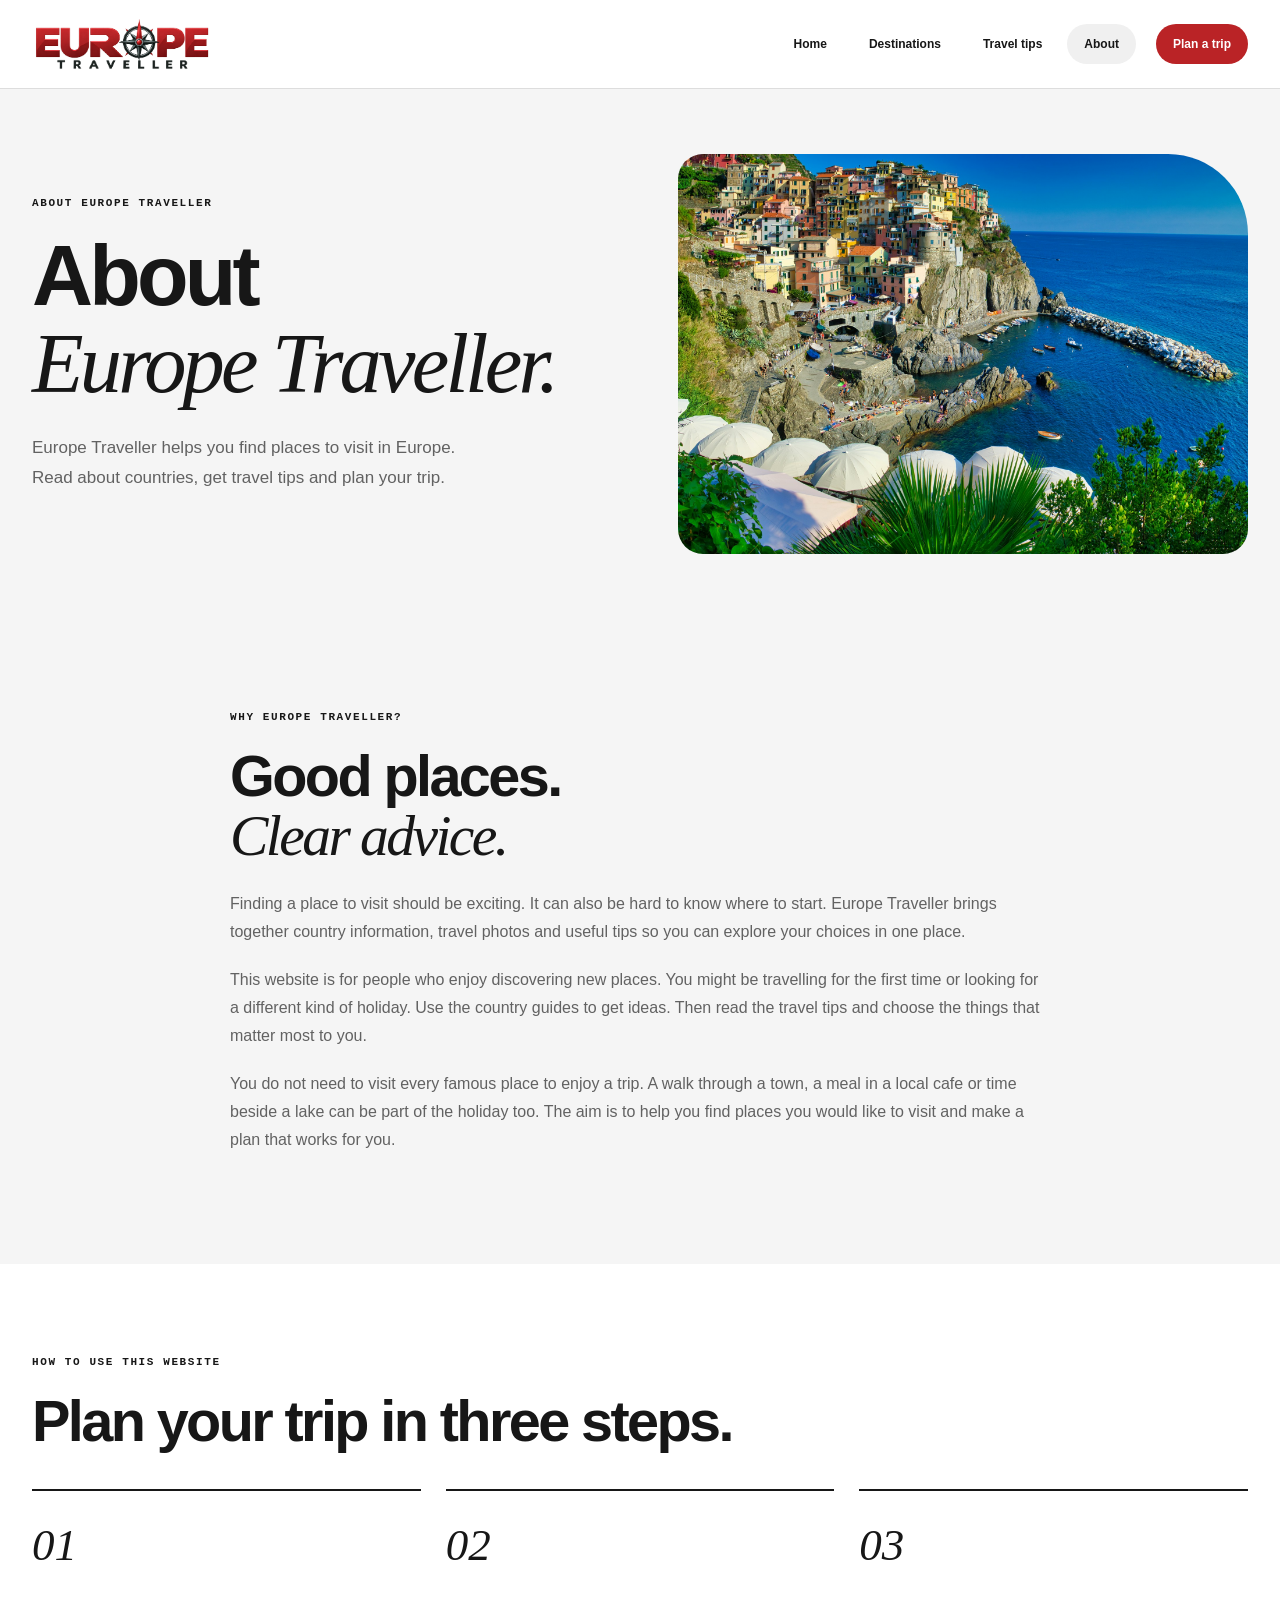
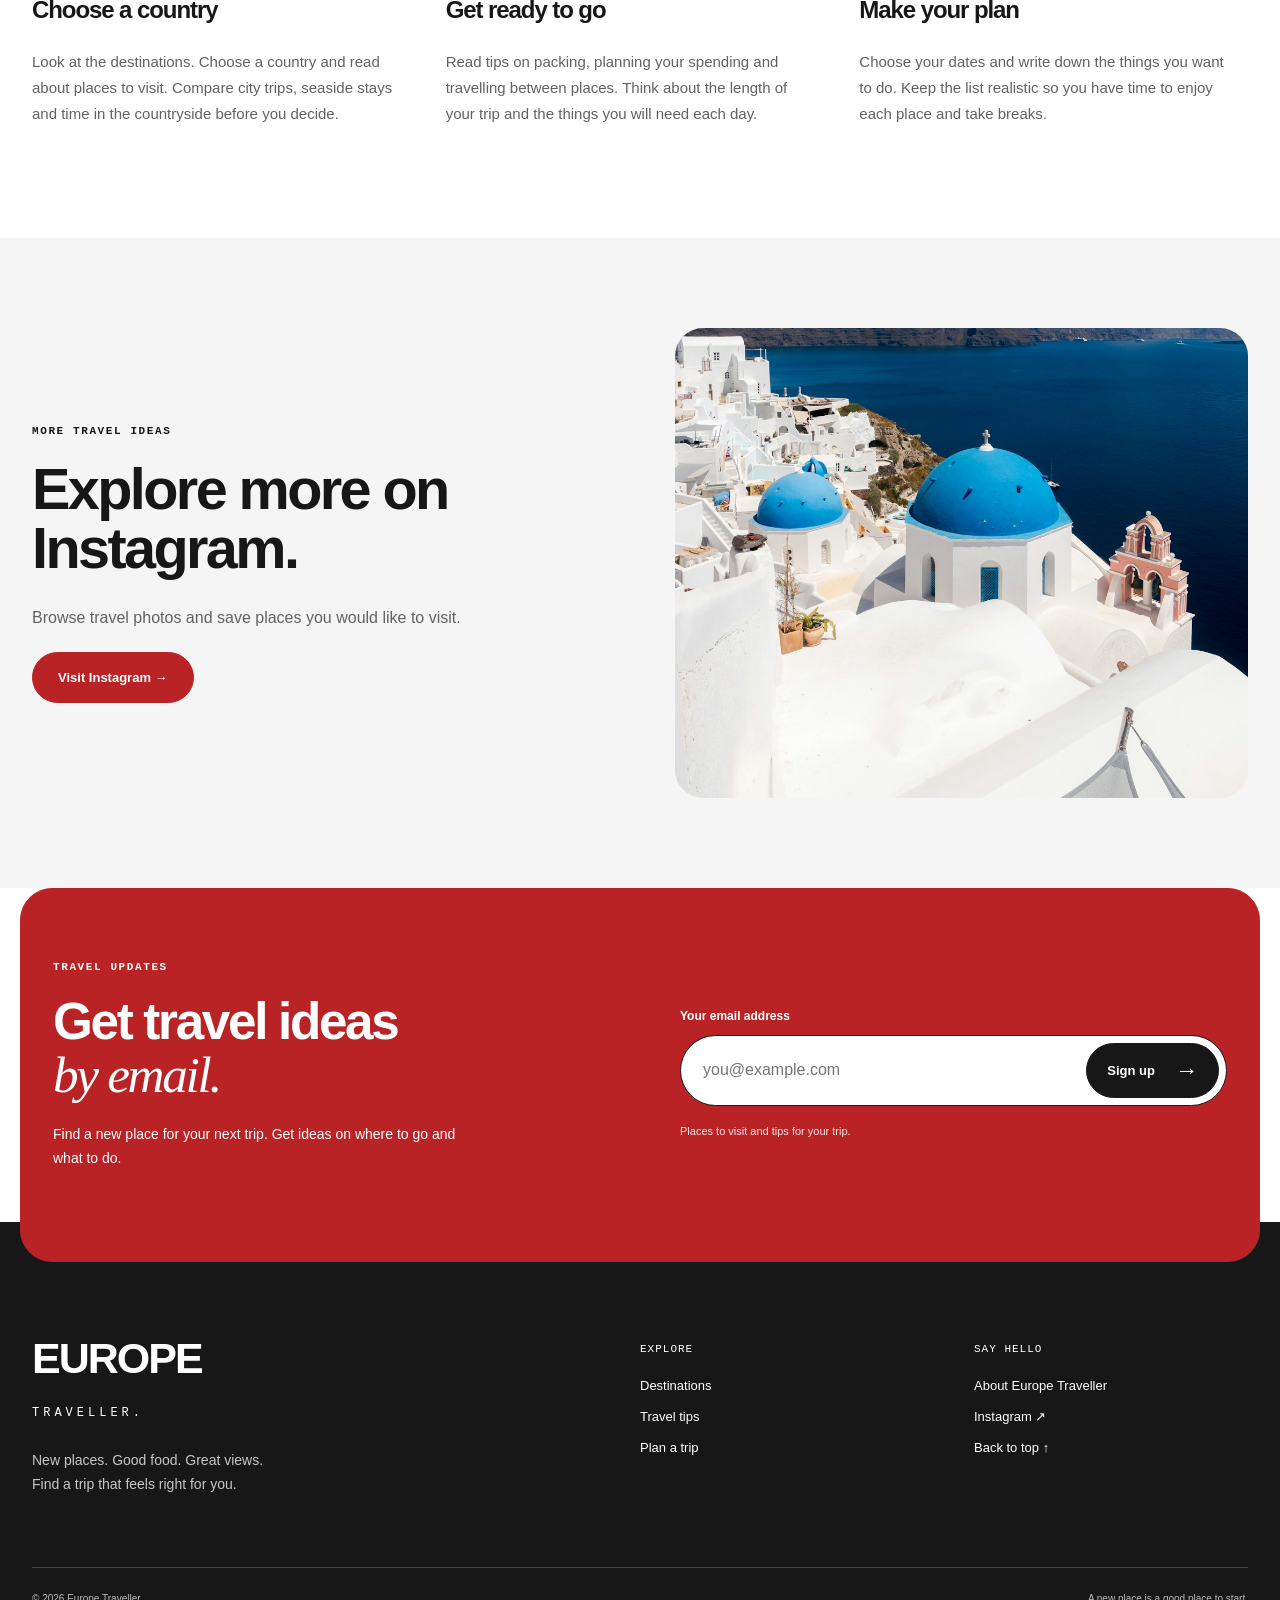
==== about.html @ cbe86f27 "Add files via upload" ====
<!DOCTYPE html>
<html lang="en-GB">
  <head>
    <meta charset="UTF-8">
    <meta name="viewport" content="width=device-width, initial-scale=1.0">
    <meta name="description" content="Learn about Europe Traveller and discover how to use the country guides and trip planner.">
    <title>About | Europe Traveller</title>
    <link rel="icon" href="images/europe-traveller-logo-matched.png" type="image/png">
    <link rel="stylesheet" href="css/style.css">
  </head>
  <body class="page-about">
    <a class="skip" href="#main">Skip to content</a>
    <!-- Site logo and navigation. -->
    <header class="header">
      <div class="container head-inner">
        <a class="logo" href="index.html" aria-label="Europe Traveller home"><img src="images/europe-traveller-logo-matched.png" alt="Europe Traveller" width="2103" height="748"></a>
        <input type="checkbox" id="menu" class="menu-toggle" aria-label="Show navigation menu" aria-controls="main-navigation">
        <label for="menu" class="menu-button">Menu <span aria-hidden="true">+</span></label>
        <nav class="nav" id="main-navigation" aria-label="Main navigation">
          <a href="index.html">Home</a>
          <a href="destinations.html">Destinations</a>
          <a href="styles.html">Travel tips</a>
          <a href="about.html" aria-current="page" class="active">About</a>
          <a href="enquiry.html">Plan a trip</a>
        </nav>
      </div>
    </header>
    <!-- The main content for this page. -->
    <main id="main">
      <section id="subscribed" class="subscribe-success container" role="status" tabindex="-1">
        <span class="eyebrow">EXPLORE MORE</span>
        <h2>Thank you.</h2>
        <p>See our destinations and travel tips to find ideas for your next trip.</p>
        <a class="button" href="index.html">Back to the homepage &rarr;</a>
      </section>
      <section class="page-hero">
        <div class="container page-hero-grid">
          <div>
            <span class="eyebrow">ABOUT EUROPE TRAVELLER</span>
            <h1>About<br><em>Europe Traveller.</em></h1>
            <p>Europe Traveller helps you find places to visit in Europe. Read about countries, get travel tips and plan your trip.</p>
          </div>
          <img src="images/photos/italy.jpg" alt="Colourful houses and a small harbour in Manarola, Cinque Terre" width="1960" height="1600" loading="lazy">
        </div>
      </section>
      <section class="section sand">
        <div class="container readable">
          <span class="eyebrow">WHY EUROPE TRAVELLER?</span>
          <h2>Good places.<br><em>Clear advice.</em></h2>
          <p>Finding a place to visit should be exciting. It can also be hard to know where to start. Europe Traveller brings together country information, travel photos and useful tips so you can explore your choices in one place.</p>
          <p>This website is for people who enjoy discovering new places. You might be travelling for the first time or looking for a different kind of holiday. Use the country guides to get ideas. Then read the travel tips and choose the things that matter most to you.</p>
          <p>You do not need to visit every famous place to enjoy a trip. A walk through a town, a meal in a local cafe or time beside a lake can be part of the holiday too. The aim is to help you find places you would like to visit and make a plan that works for you.</p>
        </div>
      </section>
      <section class="section container">
        <div class="section-heading">
          <div>
            <span class="eyebrow">HOW TO USE THIS WEBSITE</span>
            <h2>Plan your trip in three steps.</h2>
          </div>
        </div>
        <div class="three-grid step-grid">
          <div class="step-card">
            <span class="step">01</span>
            <h3>Choose a country</h3>
            <p>Look at the destinations. Choose a country and read about places to visit. Compare city trips, seaside stays and time in the countryside before you decide.</p>
          </div>
          <div class="step-card">
            <span class="step">02</span>
            <h3>Get ready to go</h3>
            <p>Read tips on packing, planning your spending and travelling between places. Think about the length of your trip and the things you will need each day.</p>
          </div>
          <div class="step-card">
            <span class="step">03</span>
            <h3>Make your plan</h3>
            <p>Choose your dates and write down the things you want to do. Keep the list realistic so you have time to enjoy each place and take breaks.</p>
          </div>
        </div>
      </section>
      <section class="section sand">
        <div class="container editorial-split">
          <div>
            <span class="eyebrow">MORE TRAVEL IDEAS</span>
            <h2>Explore more on Instagram.</h2>
            <p>Browse travel photos and save places you would like to visit.</p>
            <a class="button" href="https://www.instagram.com/" target="_blank" rel="noopener noreferrer">Visit Instagram &rarr;</a>
          </div>
          <img class="photo-bottom" src="images/photos/greece.jpg" alt="Blue church domes and white buildings above the sea in Santorini" width="1067" height="1600" loading="lazy">
        </div>
      </section>
    </main>
    <!-- Email -->
    <section class="newsletter" aria-labelledby="newsletter-title">
      <div class="container newsletter-grid">
        <div>
          <span class="eyebrow">TRAVEL UPDATES</span>
          <h2 id="newsletter-title">Get travel ideas<br><em>by email.</em></h2>
          <p>Find a new place for your next trip. Get ideas on where to go and what to do.</p>
        </div>
        <form action="about.html#subscribed" method="get">
          <label for="subscribe-email">Your email address</label>
          <div class="subscribe-row">
            <input id="subscribe-email" type="email" autocomplete="email" placeholder="you@example.com" required aria-describedby="subscribe-note">
            <button class="button" type="submit">Sign up <span aria-hidden="true">&rarr;</span></button>
          </div>
          <p id="subscribe-note" class="tip-small">Places to visit and tips for your trip.</p>
        </form>
      </div>
    </section>
    <!-- Footer links appear on every page. -->
    <footer class="footer">
      <div class="container foot-grid">
        <div class="footer-intro">
          <a class="footer-brand" href="index.html">EUROPE<br><span>TRAVELLER.</span></a>
          <p>New places. Good food. Great views.<br>Find a trip that feels right for you.</p>
        </div>
        <div>
          <strong>Explore</strong>
          <a href="destinations.html" class="footer-link">Destinations</a>
          <a href="styles.html" class="footer-link">Travel tips</a>
          <a href="enquiry.html" class="footer-link">Plan a trip</a>
        </div>
        <div>
          <strong>Say hello</strong>
          <a href="about.html" class="footer-link">About Europe Traveller</a>
          <a href="https://www.instagram.com/" target="_blank" rel="noopener noreferrer" class="footer-link">Instagram &nearr;</a>
          <a href="#main" class="footer-link">Back to top &uarr;</a>
        </div>
      </div>
      <div class="container footer-bottom">
        <span>&copy; 2026 Europe Traveller</span>
        <span>A new place is a good place to start.</span>
      </div>
    </footer>
  </body>
</html>
---- css/style.css ----
* { box-sizing: border-box; }
html { scroll-behavior: smooth; }
body { margin: 0; background: #fff; color: #171717; font: 16px Arial, Helvetica, sans-serif; }
a { color: inherit; text-decoration: none; }
img, video { display: block; max-width: 100%; }
button, input, select, textarea { font: inherit; }
button, summary { cursor: pointer; }
:focus-visible { outline: 3px solid #ba2326; outline-offset: 5px; }
h1, h2, h3, p, figure { margin-top: 0; }
h1, h2, h3 { letter-spacing: -.045em; }
h1, h2 { font-weight: 800; line-height: 1.03; }
h1 { font-size: clamp(56px, 6.6vw, 92px); margin-bottom: 26px; }
h2 { font-size: clamp(38px, 4.5vw, 64px); margin-bottom: 25px; }
h1 em, h2 em { font-family: Georgia, "Times New Roman", serif; font-weight: normal; }
h3 { font-size: 24px; line-height: 1.2; }
p, li { line-height: 1.75; }
p { margin-bottom: 20px; }
.container { width: calc(100% - 64px); max-width: 1240px; margin: auto; }
.section { padding: 90px 0; }
.sand { background: #f5f5f5; }
.ink { background: #171717; color: #fff; }
.eyebrow, .light-label { display: block; font: 700 11px/1.6 "Courier New", monospace; letter-spacing: 1.6px; margin-bottom: 20px; }
.light-label { color: white; }
.tip-small { color: #626262; font-size: 12px; margin-top: 16px; }
main[id], section[id], article[id] { scroll-margin-top: 110px; }
.skip { position: absolute; top: -100px; left: 15px; padding: 12px; background: #ba2326; color: white; z-index: 50; }
.skip:focus { top: 10px; }

/* Header */
.header { position: sticky; top: 0; z-index: 20; background: #fff; border-bottom: 1px solid #ddd; }
.head-inner { min-height: 88px; display: flex; align-items: center; justify-content: space-between; gap: 30px; }
.logo img { width: 180px; height: auto; }
.nav { display: flex; align-items: center; gap: 8px; }
.nav a { padding: 13px 17px; border-radius: 50px; font-size: 12px; font-weight: bold; white-space: nowrap; }
.nav a:hover, .nav a.active { background: #f0f0f0; }
.nav a:last-child { margin-left: 12px; background: #ba2326; color: white; }
.nav a:last-child:hover { background: #961c1e; }
.menu-toggle, .menu-button { display: none; }

/* Buttons */
.button { display: inline-flex; align-items: center; justify-content: center; gap: 28px; padding: 17px 25px; background: #ba2326; color: #fff; border: 1px solid #ba2326; border-radius: 50px; font-size: 13px; font-weight: bold; transition: transform .2s, background .2s; }
.button:hover { transform: translateY(-2px); background: #961c1e; }
.button span { font-size: 23px; line-height: 1; }
.button.dark { background: #171717; color: white; border-color: #171717; }
.quiet-link, .text-link { display: inline-block; font-size: 13px; font-weight: bold; border-bottom: 1px solid currentColor; padding: 5px 0; }
.quiet-link:hover, .text-link:hover { opacity: .65; }

/* Main photo collage Relative positioning keeps the photos inside this area. Absolute positioning places the smaller photo over the larger one. */
.hero-canvas { display: grid; grid-template-columns: minmax(0, .9fr) minmax(0, 1.1fr); align-items: center; gap: 60px; padding: 65px 0 75px; }
.hero-copy { padding: 20px 0; }
.hero-copy .eyebrow { display: flex; align-items: center; gap: 10px; }
.status-dot { width: 8px; height: 8px; background: #ba2326; border-radius: 50%; }
.hero-copy h1 { font-size: clamp(66px, 7.4vw, 106px); letter-spacing: -.07em; margin-bottom: 30px; }
.hero-copy h1 em { white-space: nowrap; position: relative; z-index: 0; color: #ba2326; }
.hero-copy h1 em:after { content: ""; position: absolute; left: 0; right: 0; height: 3px; background: #171717; bottom: -5px; z-index: -1; transform: rotate(-2deg); }
.hero-copy > p { max-width: 390px; color: #626262; font-size: 18px; }
.hero-actions { display: flex; align-items: center; flex-wrap: wrap; gap: 25px; margin: 30px 0 45px; }
.hero-note { display: flex; flex-wrap: wrap; justify-content: space-between; gap: 12px; border-top: 1px solid #ddd; padding-top: 20px; font: 10px/1.5 "Courier New", monospace; }
.hero-collage { position: relative; height: 570px; }
.main-postcard { position: absolute; width: 92%; height: 480px; top: 35px; right: 0; margin: 0; border: 10px solid white; border-radius: 8px; transform: rotate(4deg); box-shadow: 0 14px 30px #00000020; overflow: hidden; }
.main-postcard img { width: 100%; height: 100%; object-fit: cover; }
.main-postcard:after { content: ""; position: absolute; inset: 55% 0 0; background: linear-gradient(transparent, #000000b0); }
.main-postcard figcaption { position: absolute; bottom: 25px; left: 25px; z-index: 1; color: white; }
.main-postcard figcaption span { display: block; font: 11px "Courier New", monospace; letter-spacing: 2px; }
.main-postcard figcaption strong { display: block; margin-top: 10px; font: italic 38px Georgia, serif; }
.small-postcard { position: absolute; left: -35px; bottom: 8px; width: 215px; background: white; margin: 0; padding: 9px 9px 17px; transform: rotate(-9deg); box-shadow: 0 12px 25px #00000025; z-index: 2; }
.small-postcard img { width: 100%; height: 140px; object-fit: cover; }
.small-postcard figcaption { padding: 12px 5px 0; font: italic 15px Georgia, serif; }
.round-stamp { position: absolute; top: 0; left: 3%; width: 94px; height: 94px; border-radius: 50%; background: #ba2326; color: white; display: flex; align-items: center; justify-content: center; text-align: center; font-weight: 900; font-size: 25px; line-height: .95; transform: rotate(-12deg); z-index: 3; }
.photo-note { position: absolute; bottom: 2px; right: 2%; font: 10px "Courier New", monospace; }

/* Section headings and home cards */
.section-heading { display: flex; align-items: end; justify-content: space-between; gap: 50px; margin-bottom: 38px; }
.section-heading h2 { margin: 0; }
.section-heading p { max-width: 530px; color: #626262; margin: 20px 0 0; }
.section-heading > p { max-width: 390px; }
.section-heading > a { white-space: nowrap; }
.three-grid { display: grid; grid-template-columns: repeat(3, minmax(0, 1fr)); gap: 25px; }
.story-card { display: block; border: 1px solid #ddd; border-radius: 24px; overflow: hidden; background: white; transition: transform .25s, box-shadow .25s; }
.story-card:hover { transform: translateY(-6px); box-shadow: 0 16px 30px #00000015; }
.story-card > img { width: 100%; height: 260px; object-fit: cover; }
.story-text { padding: 27px; }
.story-text .eyebrow { font-size: 10px; margin-bottom: 12px; }
.story-text h3 { font-size: 32px; margin-bottom: 14px; }
.story-text > p { font-size: 14px; color: #626262; }
.popularity { display: flex; flex-wrap: wrap; align-items: center; gap: 9px; margin: 20px 0; }
.popularity-label { color: #626262; font: 10px "Courier New", monospace; text-transform: uppercase; }
.popularity-score { font-size: 12px; font-weight: bold; }
.stars { display: inline-block; font-size: 18px; line-height: 1.3; letter-spacing: 1px; color: transparent; -webkit-background-clip: text; background-clip: text; }

/* Fixed star ratings. 4.8 out of 5 fills 96% of the stars. */
.rating-45 { background-image: linear-gradient(to right, #ba2326 90%, #d8d8d8 90%); }
.rating-46 { background-image: linear-gradient(to right, #ba2326 92%, #d8d8d8 92%); }
.rating-47 { background-image: linear-gradient(to right, #ba2326 94%, #d8d8d8 94%); }
.rating-48 { background-image: linear-gradient(to right, #ba2326 96%, #d8d8d8 96%); }
.rating-49 { background-image: linear-gradient(to right, #ba2326 98%, #d8d8d8 98%); }
.editorial-split { display: grid; grid-template-columns: 1fr 1fr; gap: 70px; align-items: center; }
.editorial-split > img { width: 100%; height: 470px; object-fit: cover; border-radius: 28px; }
.editorial-split p { color: #626262; }
.feature-story { padding: 25px 0; }
.feature-story .editorial-split { gap: 0; background: #171717; color: #fff; border-radius: 32px; overflow: hidden; }
.feature-story .editorial-split > img { height: 100%; min-height: 560px; border-radius: 0; }
.feature-copy { padding: 55px; }
.feature-story .button.dark { background: #ba2326; border-color: #ba2326; }
.feature-story p { color: #ccc; }
.journal-card { display: block; background: white; border: 1px solid #ddd; border-top: 6px solid #ba2326; border-radius: 20px; padding: 30px; }
.dark-top { border-top-color: #171717; }
.grey-top { border-top-color: #bdbdbd; }
.journal-grid h3 { font-size: 28px; }
.journal-grid p { color: #626262; font-size: 14px; }
.journal-link:hover { background: #f6f6f6; }

/* Inner page banners */
.page-hero { padding: 65px 0; background: #f5f5f5; }
.page-hero-grid { display: grid; grid-template-columns: 1fr 1fr; gap: 75px; align-items: center; }
.page-hero p { max-width: 460px; font-size: 17px; color: #626262; }
.page-hero-grid > img, .hero-picture { width: 100%; height: 400px; object-fit: cover; border-radius: 80px 25px 25px 25px; }
.hero-picture { position: relative; margin: 0; overflow: hidden; }
.hero-picture img { width: 100%; height: 100%; object-fit: cover; }
.hero-picture figcaption { position: absolute; bottom: 20px; left: 20px; background: #fff; border-radius: 50px; padding: 12px 18px; font: 10px "Courier New", monospace; letter-spacing: 1px; }
.page-about .page-hero-grid > img { border-radius: 25px 80px 25px 25px; }
.page-plan .page-hero-grid > img { border-radius: 25px 25px 80px 25px; }

/* Destination filters A checked radio button changes its label and hides cards from other groups. The ~ symbol means a later element with the same parent. */
.directory { position: relative; display: flex; flex-wrap: wrap; gap: 10px; }
.filter-radio { position: absolute; opacity: 0; width: 1px; height: 1px; padding: 0; }
.filter-label { display: inline-block; border: 1px solid #ccc; border-radius: 50px; padding: 13px 22px; cursor: pointer; font-size: 12px; font-weight: bold; }
.filter-label:hover { background: #eee; }
.filter-radio:checked + .filter-label { background: #ba2326; color: white; border-color: #ba2326; }
.filter-radio:focus-visible + .filter-label { outline: 3px solid #ba2326; outline-offset: 3px; }
#show-city:checked ~ .destination-grid .country-card:not(.city), #show-sea:checked ~ .destination-grid .country-card:not(.sea), #show-nature:checked ~ .destination-grid .country-card:not(.nature) { display: none; }
.destination-grid { width: 100%; margin-top: 25px; display: grid; grid-template-columns: repeat(3, minmax(0, 1fr)); align-items: start; gap: 28px; }
.country-card { background: white; border: 1px solid #ddd; border-radius: 24px; overflow: hidden; }
.country-photo { position: relative; }
.country-photo img { width: 100%; height: 245px; object-fit: cover; }
.country-number { position: absolute; top: 16px; left: 16px; display: flex; align-items: center; justify-content: center; border-radius: 50%; width: 36px; height: 36px; background: #ba2326; color: white; font: 12px "Courier New", monospace; }
.country-location { position: absolute; left: 16px; bottom: 16px; max-width: calc(100% - 32px); padding: 9px 13px; background: #ffffffeb; border-radius: 50px; font-size: 10px; }
.country-content { padding: 25px; }
.country-name { font-size: 30px; margin: 0 0 13px; }
.country-content > p { color: #626262; font-size: 14px; min-height: 48px; }
.country-guide { border-top: 1px solid #ddd; margin-top: 20px; }
.country-guide summary { display: flex; align-items: center; justify-content: space-between; gap: 15px; list-style: none; padding: 18px 0 0; font-size: 12px; font-weight: bold; }
.country-guide summary::-webkit-details-marker { display: none; }
.country-guide summary span { font-size: 24px; font-weight: normal; }
.country-guide[open] summary span { transform: rotate(45deg); }
.country-guide > div { margin-top: 20px; }
.country-guide p, .country-guide li { color: #626262; font-size: 14px; }
.country-guide ul { padding-left: 20px; }

/* Tips, checklist and questions */
.travel-strip { background: white; border-bottom: 1px solid #ddd; }
.travel-strip .container { display: flex; align-items: center; flex-wrap: wrap; gap: 28px; padding: 22px 0; }
.travel-strip strong { font-size: 13px; margin-right: auto; }
.travel-strip a { font-size: 12px; font-weight: bold; }
.travel-strip a:hover { text-decoration: underline; }
.tips-list { padding-left: 20px; }
.tips-list li { margin-bottom: 14px; }
.packing-panel { background: #171717; color: white; border: 1px solid #171717; border-radius: 24px; padding: 35px; }
.packing-panel h3 { font-size: 30px; }
.packing-panel p { font-size: 14px; color: #ccc; }
.packing-panel label { display: flex; align-items: center; gap: 13px; padding: 17px 0; border-top: 1px solid #444; font-size: 13px; line-height: 1.5; cursor: pointer; }
.packing-panel input { width: 19px; height: 19px; padding: 0; margin: 0; accent-color: #ba2326; flex-shrink: 0; }
.packing-panel input:checked + span { text-decoration: line-through; color: #bdbdbd; }
.step { display: block; font: italic 45px Georgia, serif; margin-bottom: 25px; }
.step-card { border-top: 2px solid #171717; padding: 28px 15px 0 0; }
.step-grid p { color: #626262; font-size: 15px; }
.readable { max-width: 820px; }
.readable p { color: #626262; }
.travel-faq { padding: 24px; margin: 12px 0; background: white; border: 1px solid #ddd; border-radius: 16px; }
.travel-faq[open] { background: #fafafa; }
.travel-faq summary { font-size: 16px; font-weight: bold; }
.travel-faq p { margin: 20px 0 0; font-size: 15px; }
.travel-faq .text-link { margin-top: 15px; }
.video-grid { display: grid; grid-template-columns: .8fr 1.2fr; align-items: center; gap: 70px; }
.video-grid p { color: #ccc; }
.video-grid video { width: 100%; border-radius: 24px; background: black; }

/* Travel planning form */
.plan-grid { display: grid; grid-template-columns: 1.35fr .7fr; align-items: start; gap: 35px; }
.form-panel { border: 1px solid #ccc; background: white; border-radius: 28px; padding: 40px; }
.form-panel h2 { font-size: 38px; }
.form-panel > p { color: #626262; font-size: 15px; }
.form-panel label, .newsletter label { display: block; font-size: 12px; font-weight: bold; margin-bottom: 20px; }
input, select, textarea { max-width: 100%; padding: 15px; background: white; border: 1px solid #bcbcbc; border-radius: 10px; color: #171717; font-size: 16px; }
.form-panel input, .form-panel select, .form-panel textarea { display: block; width: 100%; margin-top: 10px; font-weight: normal; }
textarea { resize: vertical; }
.form-row { display: grid; grid-template-columns: 1fr 1fr; gap: 18px; }
.plan-aside { position: sticky; top: 115px; background: #171717; color: white; border-radius: 25px; overflow: hidden; }
.plan-aside img { width: 100%; height: 245px; object-fit: cover; }
.plan-aside > div { padding: 30px; }
.plan-aside p, .plan-aside li { color: #ccc; font-size: 14px; }
.plan-aside ol { padding-left: 20px; }
.plan-aside li { margin-bottom: 15px; }
.trip-interests { border: 0; padding: 0; margin: 25px 0; display: grid; grid-template-columns: 1fr 1fr; gap: 15px; }
.trip-interests legend { font-size: 12px; font-weight: bold; margin-bottom: 18px; }
.form-panel .trip-interests label { margin: 0; display: flex; align-items: center; gap: 9px; font-weight: normal; }
.form-panel .trip-interests input { width: 18px; height: 18px; margin: 0; padding: 0; flex-shrink: 0; accent-color: #ba2326; }

/* Newsletter and footer */
.newsletter { position: relative; z-index: 1; margin: 0 20px; padding: 70px 0; background: #ba2326; color: white; border: 1px solid #ba2326; border-radius: 32px; }
.newsletter-grid { display: grid; grid-template-columns: 1fr 1fr; align-items: center; gap: 80px; }
.newsletter h2 { font-size: clamp(36px, 4vw, 56px); margin-bottom: 20px; }
.newsletter p { max-width: 410px; font-size: 14px; }
.newsletter label { margin-bottom: 12px; }
.subscribe-row { display: flex; align-items: center; padding: 7px; gap: 10px; background: white; border: 1px solid #171717; border-radius: 50px; }
.subscribe-row input { min-width: 0; flex: 1; border: 0; background: transparent; padding: 12px 15px; }
.subscribe-row .button { background: #171717; border-color: #171717; flex-shrink: 0; padding: 15px 20px; gap: 20px; }
.newsletter .tip-small { font-size: 11px; color: #ffe5e5; margin-bottom: 0; }
.subscribe-success { display: none; margin-top: 30px; margin-bottom: 30px; padding: 35px; border-radius: 24px; background: #f5f5f5; }
.subscribe-success:target { display: block; }
.subscribe-success h2 { font-size: 34px; }
.footer { background: #171717; color: #fff; margin-top: -40px; padding: 115px 0 0; }
.foot-grid { display: grid; grid-template-columns: 2fr 1fr 1fr; gap: 60px; }
.footer-brand { display: inline-block; font-size: 43px; font-weight: 900; letter-spacing: -2px; line-height: 1; margin-bottom: 25px; }
.footer-brand span { color: white; font: 12px "Courier New", monospace; letter-spacing: 4px; }
.foot-grid p { color: #c7c7c7; font-size: 14px; }
.foot-grid strong { display: block; font: 11px "Courier New", monospace; text-transform: uppercase; letter-spacing: 1px; margin: 6px 0 23px; color: white; }
.footer-link { display: block; margin: 16px 0; font-size: 13px; }
.foot-grid a:hover { text-decoration: underline; }
.footer-bottom { display: flex; justify-content: space-between; gap: 20px; border-top: 1px solid #444; padding: 25px 0; margin-top: 50px; color: #bbb; font-size: 10px; }

/* Tablets and phones Each media query changes only the values needed at that screen width. */

@media (max-width: 1050px) {
  .hero-canvas { gap: 30px; }
  .hero-collage { height: 510px; }
  .main-postcard { height: 430px; }
  .small-postcard { left: -5px; width: 185px; }
  .small-postcard img { height: 120px; }
  .destination-grid { grid-template-columns: repeat(2, minmax(0, 1fr)); }
  .nav a { padding: 12px; }
  .nav a:last-child { margin-left: 0; }
  .page-hero-grid, .editorial-split { gap: 40px; }
  .feature-copy { padding: 35px; }
  .newsletter-grid { gap: 40px; }
}

@media (max-width: 880px) {
  .head-inner { min-height: 78px; flex-wrap: wrap; gap: 0; }
  .logo img { width: 155px; }
  .menu-toggle { display: block; position: absolute; opacity: 0; width: 1px; height: 1px; padding: 0; }
  .menu-button { display: flex; align-items: center; gap: 18px; background: #ba2326; color: white; border-radius: 50px; padding: 12px 18px; font-size: 12px; font-weight: bold; cursor: pointer; }
  .menu-button span { color: white; font-size: 20px; line-height: 1; }
  .menu-toggle:checked + .menu-button span { transform: rotate(45deg); }
  .menu-toggle:focus-visible + .menu-button { outline: 3px solid #ba2326; outline-offset: 4px; }
  .nav { display: none; width: 100%; flex-direction: column; align-items: stretch; gap: 5px; padding: 15px 0 20px; }
  .menu-toggle:checked ~ .nav { display: flex; }
  .nav a { padding: 14px 18px; }
  .hero-copy h1 { font-size: 72px; }
  .hero-canvas { gap: 25px; }
  .hero-collage { height: 470px; }
  .main-postcard { height: 380px; }
  .hero-actions { gap: 18px; }
  .hero-actions .button { gap: 15px; }
  .hero-note { display: block; }
  .hero-note span { display: block; margin-top: 8px; }
  .three-grid { gap: 18px; }
  .story-text, .journal-card { padding: 22px; }
  .story-card > img { height: 210px; }
  .newsletter-grid, .video-grid, .plan-grid { grid-template-columns: 1fr; gap: 35px; }
  .newsletter form { max-width: 600px; }
  .plan-aside { position: static; }
}

@media (max-width: 650px) {
  .container { width: calc(100% - 36px); }
  .section { padding: 60px 0; }
  h1 { font-size: 58px; }
  h2 { font-size: 42px; }
  .hero-canvas { grid-template-columns: 1fr; padding: 30px 0 40px; gap: 12px; }
  .hero-copy { padding: 8px 0; }
  .hero-copy h1 { font-size: clamp(56px, 13.9vw, 82px); }
  .hero-copy > p { font-size: 16px; max-width: 100%; }
  .hero-copy .eyebrow { font-size: 10px; }
  .hero-actions { margin: 25px 0; }
  .hero-note { display: flex; padding-top: 15px; font-size: 9px; }
  .hero-note span { margin: 0; }
  .hero-collage { height: 390px; margin-top: 15px; }
  .main-postcard { width: 90%; height: 310px; top: 18px; border-width: 7px; }
  .small-postcard { width: 153px; bottom: 18px; left: 3px; padding: 7px 7px 12px; }
  .small-postcard img { height: 98px; }
  .small-postcard figcaption { font-size: 12px; }
  .round-stamp { width: 72px; height: 72px; font-size: 20px; left: 1%; }
  .main-postcard figcaption { left: 18px; bottom: 20px; }
  .main-postcard figcaption strong { font-size: 30px; }
  .photo-note { font-size: 9px; right: 0; bottom: 0; }
  .three-grid, .destination-grid, .editorial-split, .page-hero-grid, .foot-grid { grid-template-columns: 1fr; gap: 25px; }
  .section-heading { flex-direction: column; align-items: start; gap: 20px; margin-bottom: 28px; }
  .section-heading p { max-width: 100%; }
  .section-heading > p { margin: 0; }
  .story-card > img { height: 260px; }
  .story-text { padding: 25px; }
  .story-text h3 { font-size: 30px; }
  .feature-story { padding: 0; }
  .feature-story .editorial-split { gap: 0; border-radius: 25px; }
  .feature-story .editorial-split > img { height: 290px; min-height: 0; }
  .feature-copy { padding: 32px 25px; }
  .journal-card { padding: 28px; }
  .journal-grid h3 { font-size: 27px; }
  .page-hero { padding: 38px 0; }
  .page-hero-grid { gap: 30px; }
  .page-hero p { font-size: 16px; }
  .page-hero-grid > img, .hero-picture { height: 280px; border-radius: 50px 20px 20px 20px; }
  .page-about .page-hero-grid > img, .page-plan .page-hero-grid > img { border-radius: 20px; }
  .directory { gap: 8px; }
  .destination-grid { margin-top: 17px; }
  .filter-label { padding: 12px 16px; font-size: 11px; }
  .country-photo img { height: auto; aspect-ratio: 4/3; }
  .country-content > p { min-height: 0; }
  .country-name { font-size: 31px; }
  .editorial-split > img { height: 300px; border-radius: 20px; }
  .packing-panel { padding: 28px 23px; }
  .packing-panel h3 { font-size: 27px; }
  .travel-strip .container { gap: 18px 23px; padding: 20px 0; }
  .travel-strip strong { width: 100%; }
  .travel-strip a { font-size: 11px; }
  .travel-faq { padding: 20px; }
  .travel-faq summary { font-size: 15px; }
  .video-grid video { border-radius: 18px; }
  .form-panel { padding: 28px 22px; border-radius: 22px; }
  .form-panel h2 { font-size: 32px; }
  .form-row, .trip-interests { grid-template-columns: 1fr; gap: 0; }
  .trip-interests { gap: 15px; }
  .plan-aside > div { padding: 25px; }
  .newsletter { margin: 0 12px; padding: 45px 0; border-radius: 25px; }
  .newsletter .container { width: calc(100% - 40px); }
  .newsletter h2 { font-size: 42px; }
  .newsletter-grid { gap: 30px; }
  .subscribe-row { flex-direction: column; background: none; border: 0; padding: 0; align-items: stretch; }
  .subscribe-row input { width: 100%; border: 1px solid #171717; border-radius: 12px; background: white; padding: 16px; }
  .subscribe-row .button { width: 100%; }
  .footer { padding-top: 95px; }
  .footer-intro { padding-bottom: 15px; border-bottom: 1px solid #444; }
  .footer-bottom { flex-direction: column; gap: 12px; margin-top: 35px; }
  .footer-brand { font-size: 38px; }
}

@media (prefers-reduced-motion: reduce) {
  html { scroll-behavior: auto; }
  *, *:before, *:after { transition: none !important; }
}

@media print {
  .header, .footer, .newsletter, .page-hero, .plan-aside, .form-panel button { display: none; }
  .plan-grid { display: block; }
  .form-panel { padding: 0; border: 0; }
  body { background: white; color: black; }
  .trip-interests { display: block; }
  .form-panel .trip-interests label { margin-bottom: 10px; }
}

/* Keep the church domes in view when a photo is cropped. */
.photo-bottom { object-position: center bottom; }
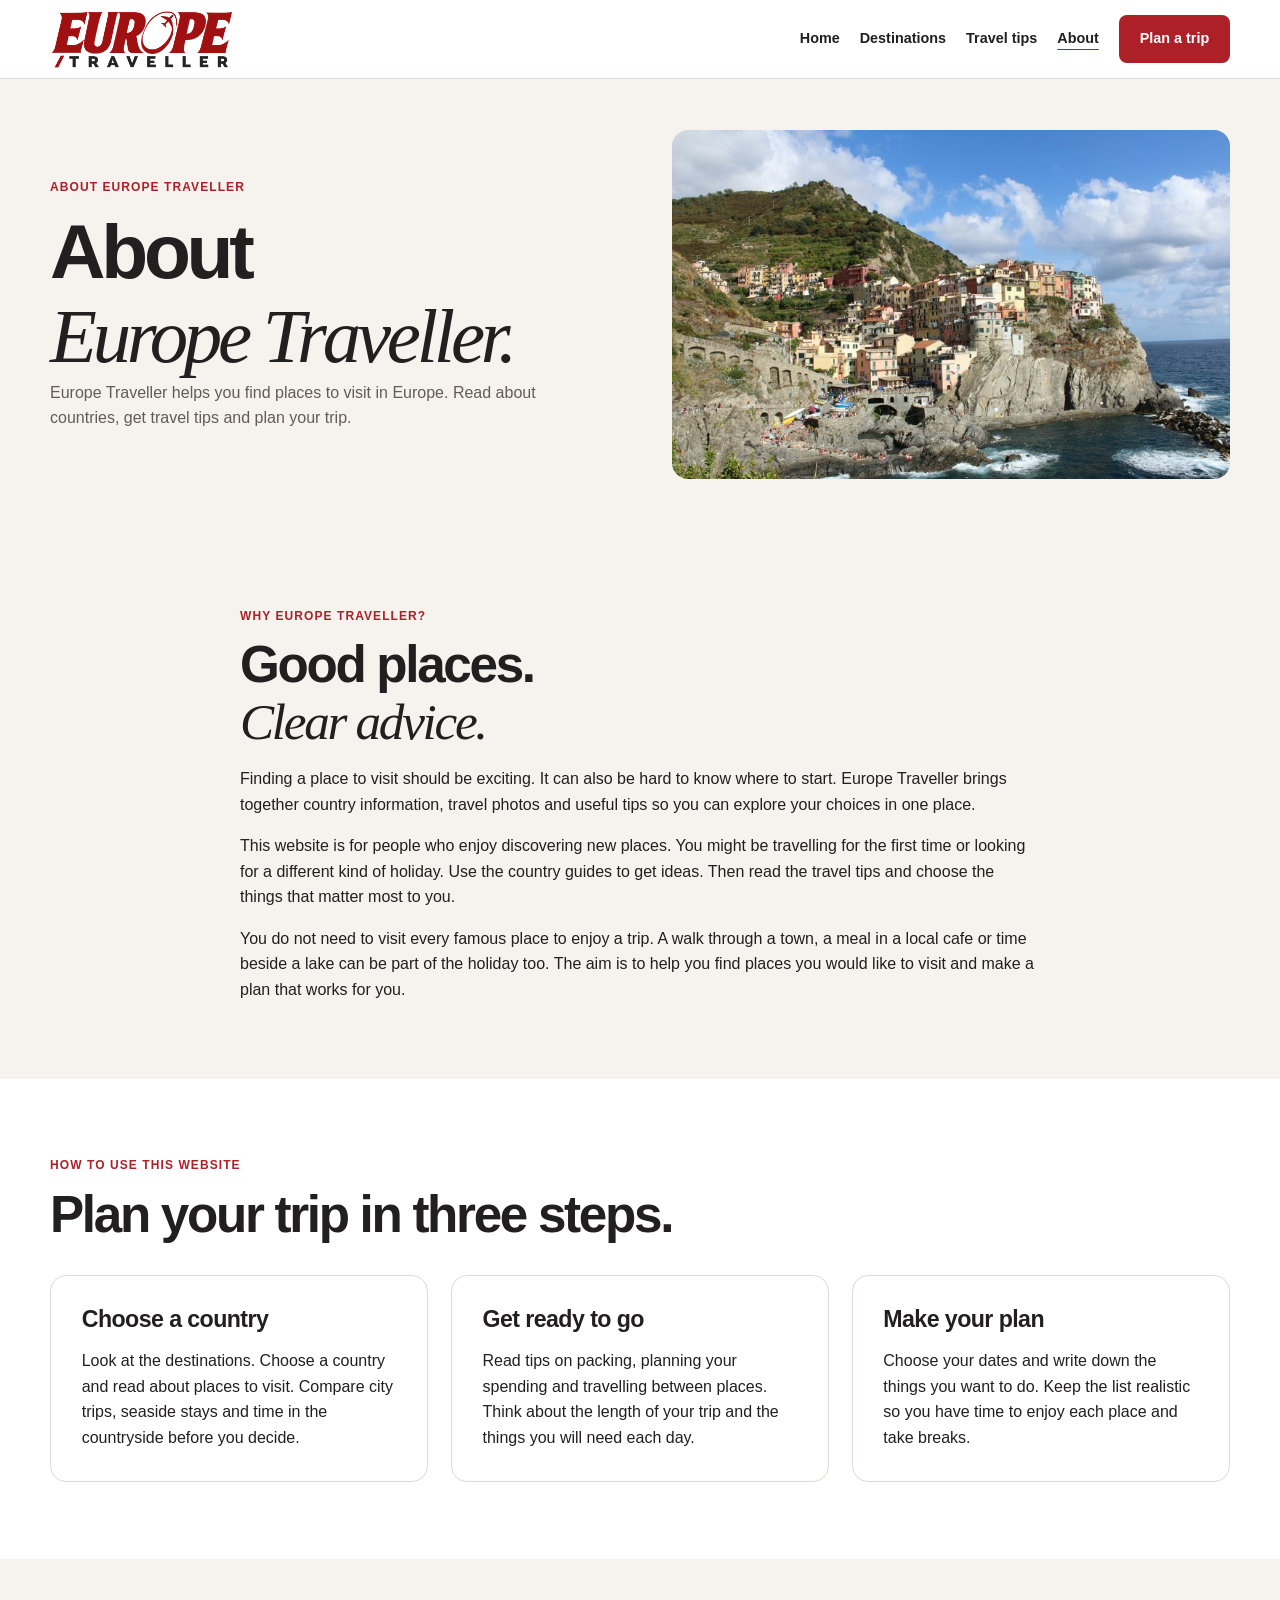
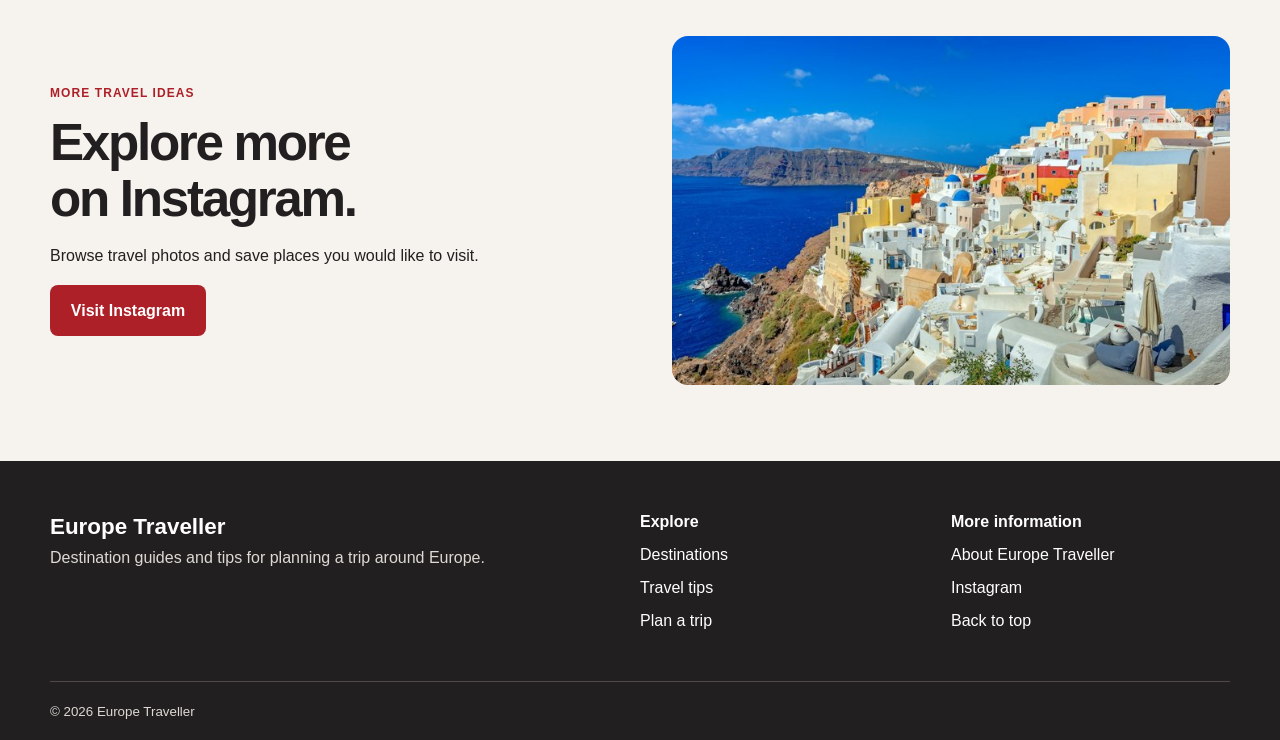
==== commit 0847a6b9: "Add files via upload" ====
--- a/about.html
+++ b/about.html
@@ -5,34 +5,28 @@
     <meta name="viewport" content="width=device-width, initial-scale=1.0">
     <meta name="description" content="Learn about Europe Traveller and discover how to use the country guides and trip planner.">
     <title>About | Europe Traveller</title>
-    <link rel="icon" href="images/europe-traveller-logo-matched.png" type="image/png">
+    <link rel="icon" href="images/logo.png" type="image/png">
     <link rel="stylesheet" href="css/style.css">
   </head>
-  <body class="page-about">
+  <body id="top">
     <a class="skip" href="#main">Skip to content</a>
-    <!-- Site logo and navigation. -->
     <header class="header">
       <div class="container head-inner">
-        <a class="logo" href="index.html" aria-label="Europe Traveller home"><img src="images/europe-traveller-logo-matched.png" alt="Europe Traveller" width="2103" height="748"></a>
+        <a class="logo" href="index.html" aria-label="Europe Traveller home">
+          <img src="images/wordmark.png" alt="Europe Traveller" width="720" height="247">
+        </a>
         <input type="checkbox" id="menu" class="menu-toggle" aria-label="Show navigation menu" aria-controls="main-navigation">
         <label for="menu" class="menu-button">Menu <span aria-hidden="true">+</span></label>
         <nav class="nav" id="main-navigation" aria-label="Main navigation">
           <a href="index.html">Home</a>
           <a href="destinations.html">Destinations</a>
-          <a href="styles.html">Travel tips</a>
-          <a href="about.html" aria-current="page" class="active">About</a>
-          <a href="enquiry.html">Plan a trip</a>
+          <a href="travel-tips.html">Travel tips</a>
+          <a href="about.html" aria-current="page">About</a>
+          <a href="plan-a-trip.html">Plan a trip</a>
         </nav>
       </div>
     </header>
-    <!-- The main content for this page. -->
-    <main id="main">
-      <section id="subscribed" class="subscribe-success container" role="status" tabindex="-1">
-        <span class="eyebrow">EXPLORE MORE</span>
-        <h2>Thank you.</h2>
-        <p>See our destinations and travel tips to find ideas for your next trip.</p>
-        <a class="button" href="index.html">Back to the homepage &rarr;</a>
-      </section>
+    <main id="main" tabindex="-1">
       <section class="page-hero">
         <div class="container page-hero-grid">
           <div>
@@ -40,7 +34,9 @@
             <h1>About<br><em>Europe Traveller.</em></h1>
             <p>Europe Traveller helps you find places to visit in Europe. Read about countries, get travel tips and plan your trip.</p>
           </div>
-          <img src="images/photos/italy.jpg" alt="Colourful houses and a small harbour in Manarola, Cinque Terre" width="1960" height="1600" loading="lazy">
+          <img src="images/photos/italy.jpg" alt="Colourful houses on the cliffs above the sea in Manarola, Cinque Terre" width="1800" height="1200" fetchpriority="high"
+               srcset="images/photos/italy-768.jpg 768w, images/photos/italy.jpg 1800w"
+               sizes="(max-width: 650px) calc(100vw - 36px), (max-width: 1050px) 50vw, 620px">
         </div>
       </section>
       <section class="section sand">
@@ -59,19 +55,19 @@
             <h2>Plan your trip in three steps.</h2>
           </div>
         </div>
-        <div class="three-grid step-grid">
+        <div class="three-grid">
           <div class="step-card">
-            <span class="step">01</span>
+
             <h3>Choose a country</h3>
             <p>Look at the destinations. Choose a country and read about places to visit. Compare city trips, seaside stays and time in the countryside before you decide.</p>
           </div>
           <div class="step-card">
-            <span class="step">02</span>
+
             <h3>Get ready to go</h3>
             <p>Read tips on packing, planning your spending and travelling between places. Think about the length of your trip and the things you will need each day.</p>
           </div>
           <div class="step-card">
-            <span class="step">03</span>
+
             <h3>Make your plan</h3>
             <p>Choose your dates and write down the things you want to do. Keep the list realistic so you have time to enjoy each place and take breaks.</p>
           </div>
@@ -83,53 +79,35 @@
             <span class="eyebrow">MORE TRAVEL IDEAS</span>
             <h2>Explore more on Instagram.</h2>
             <p>Browse travel photos and save places you would like to visit.</p>
-            <a class="button" href="https://www.instagram.com/" target="_blank" rel="noopener noreferrer">Visit Instagram &rarr;</a>
+            <a class="button" href="https://www.instagram.com/" target="_blank" rel="noopener noreferrer">Visit Instagram</a>
           </div>
-          <img class="photo-bottom" src="images/photos/greece.jpg" alt="Blue church domes and white buildings above the sea in Santorini" width="1067" height="1600" loading="lazy">
+          <img src="images/photos/greece.jpg" alt="Whitewashed buildings and blue domes above the sea in Santorini" width="1800" height="1012" loading="lazy"
+               srcset="images/photos/greece-768.jpg 768w, images/photos/greece.jpg 1800w"
+               sizes="(max-width: 650px) calc(100vw - 36px), (max-width: 1050px) 50vw, 620px">
         </div>
       </section>
     </main>
-    <!-- Email -->
-    <section class="newsletter" aria-labelledby="newsletter-title">
-      <div class="container newsletter-grid">
-        <div>
-          <span class="eyebrow">TRAVEL UPDATES</span>
-          <h2 id="newsletter-title">Get travel ideas<br><em>by email.</em></h2>
-          <p>Find a new place for your next trip. Get ideas on where to go and what to do.</p>
-        </div>
-        <form action="about.html#subscribed" method="get">
-          <label for="subscribe-email">Your email address</label>
-          <div class="subscribe-row">
-            <input id="subscribe-email" type="email" autocomplete="email" placeholder="you@example.com" required aria-describedby="subscribe-note">
-            <button class="button" type="submit">Sign up <span aria-hidden="true">&rarr;</span></button>
-          </div>
-          <p id="subscribe-note" class="tip-small">Places to visit and tips for your trip.</p>
-        </form>
-      </div>
-    </section>
-    <!-- Footer links appear on every page. -->
     <footer class="footer">
       <div class="container foot-grid">
         <div class="footer-intro">
-          <a class="footer-brand" href="index.html">EUROPE<br><span>TRAVELLER.</span></a>
-          <p>New places. Good food. Great views.<br>Find a trip that feels right for you.</p>
+          <a class="footer-brand" href="index.html">Europe Traveller</a>
+          <p>Destination guides and tips for planning a trip around Europe.</p>
         </div>
         <div>
           <strong>Explore</strong>
           <a href="destinations.html" class="footer-link">Destinations</a>
-          <a href="styles.html" class="footer-link">Travel tips</a>
-          <a href="enquiry.html" class="footer-link">Plan a trip</a>
+          <a href="travel-tips.html" class="footer-link">Travel tips</a>
+          <a href="plan-a-trip.html" class="footer-link">Plan a trip</a>
         </div>
         <div>
-          <strong>Say hello</strong>
+          <strong>More information</strong>
           <a href="about.html" class="footer-link">About Europe Traveller</a>
-          <a href="https://www.instagram.com/" target="_blank" rel="noopener noreferrer" class="footer-link">Instagram &nearr;</a>
-          <a href="#main" class="footer-link">Back to top &uarr;</a>
+          <a href="https://www.instagram.com/" target="_blank" rel="noopener noreferrer" class="footer-link">Instagram</a>
+          <a href="#top" class="footer-link">Back to top</a>
         </div>
       </div>
       <div class="container footer-bottom">
-        <span>&copy; 2026 Europe Traveller</span>
-        <span>A new place is a good place to start.</span>
+        <small>&copy; 2026 Europe Traveller</small>
       </div>
     </footer>
   </body>
--- a/css/style.css
+++ b/css/style.css
@@ -1,353 +1,186 @@
+/* Colours, type and page width */
+:root {
+  --red: #ad2028;
+  --ink: #211f20;
+  --muted: #615c58;
+  --paper: #f6f3ee;
+  --line: #ded9d3;
+  --radius: 16px;
+}
 * { box-sizing: border-box; }
-html { scroll-behavior: smooth; }
-body { margin: 0; background: #fff; color: #171717; font: 16px Arial, Helvetica, sans-serif; }
+body { margin: 0; color: var(--ink); background: white; font: 1rem/1.6 Arial, Helvetica, sans-serif; }
+.container { width: min(1180px, calc(100% - 48px)); margin-inline: auto; }
+img { display: block; max-width: 100%; height: auto; }
+figure, h1, h2, h3, h4, p { margin: 0; }
+h1, h2, h3, h4 { line-height: 1.1; text-wrap: balance; }
+h1 { font-size: clamp(3rem, 6vw, 5.6rem); letter-spacing: -.055em; }
+h2 { font-size: clamp(2rem, 4vw, 3.6rem); letter-spacing: -.045em; }
+h3 { font-size: 1.45rem; letter-spacing: -.025em; }
+h4 { font-size: 1.1rem; }
+em { font-family: Georgia, serif; font-weight: normal; }
+p + p, h2 + p, h3 + p, p + a, p + h4 { margin-top: 1rem; }
 a { color: inherit; text-decoration: none; }
-img, video { display: block; max-width: 100%; }
+a:hover { text-decoration: underline; }
 button, input, select, textarea { font: inherit; }
-button, summary { cursor: pointer; }
-:focus-visible { outline: 3px solid #ba2326; outline-offset: 5px; }
-h1, h2, h3, p, figure { margin-top: 0; }
-h1, h2, h3 { letter-spacing: -.045em; }
-h1, h2 { font-weight: 800; line-height: 1.03; }
-h1 { font-size: clamp(56px, 6.6vw, 92px); margin-bottom: 26px; }
-h2 { font-size: clamp(38px, 4.5vw, 64px); margin-bottom: 25px; }
-h1 em, h2 em { font-family: Georgia, "Times New Roman", serif; font-weight: normal; }
-h3 { font-size: 24px; line-height: 1.2; }
-p, li { line-height: 1.75; }
-p { margin-bottom: 20px; }
-.container { width: calc(100% - 64px); max-width: 1240px; margin: auto; }
-.section { padding: 90px 0; }
-.sand { background: #f5f5f5; }
-.ink { background: #171717; color: #fff; }
-.eyebrow, .light-label { display: block; font: 700 11px/1.6 "Courier New", monospace; letter-spacing: 1.6px; margin-bottom: 20px; }
-.light-label { color: white; }
-.tip-small { color: #626262; font-size: 12px; margin-top: 16px; }
-main[id], section[id], article[id] { scroll-margin-top: 110px; }
-.skip { position: absolute; top: -100px; left: 15px; padding: 12px; background: #ba2326; color: white; z-index: 50; }
-.skip:focus { top: 10px; }
+button, summary, label[for], input[type="checkbox"] { cursor: pointer; }
+:focus-visible { outline: 3px solid #16748b; outline-offset: 4px; }
+[id] { scroll-margin-top: 1rem; }
+.eyebrow, .country-location { font-size: .75rem; font-weight: 700; letter-spacing: .09em; text-transform: uppercase; }
+.eyebrow { display: block; margin-bottom: .7rem; color: var(--red); }
+.button, .nav a:last-child { display: inline-block; border: 0; border-radius: 8px; padding: .8rem 1.3rem; background: var(--red); color: white; font-weight: bold; }
+.button:hover, .nav a:last-child:hover { background: #891820; text-decoration: none; }
+.text-link, .quiet-link { display: inline-block; color: var(--red); font-weight: bold; text-decoration: underline; text-underline-offset: 4px; }
+.skip, .menu-toggle, .filter-radio { position: absolute; width: 1px; height: 1px; overflow: hidden; clip-path: inset(50%); }
+.skip:focus { width: auto; height: auto; clip-path: none; z-index: 5; padding: 1rem; background: white; }
 
-/* Header */
-.header { position: sticky; top: 0; z-index: 20; background: #fff; border-bottom: 1px solid #ddd; }
-.head-inner { min-height: 88px; display: flex; align-items: center; justify-content: space-between; gap: 30px; }
-.logo img { width: 180px; height: auto; }
-.nav { display: flex; align-items: center; gap: 8px; }
-.nav a { padding: 13px 17px; border-radius: 50px; font-size: 12px; font-weight: bold; white-space: nowrap; }
-.nav a:hover, .nav a.active { background: #f0f0f0; }
-.nav a:last-child { margin-left: 12px; background: #ba2326; color: white; }
-.nav a:last-child:hover { background: #961c1e; }
-.menu-toggle, .menu-button { display: none; }
+/* Navigation */
+.header { border-bottom: 1px solid var(--line); background: white; }
+.head-inner, .nav, .country-shortcuts, .travel-strip .container { display: flex; align-items: center; gap: 1.25rem; }
+.head-inner { min-height: 78px; justify-content: space-between; }
+.logo img { width: clamp(148px, 16vw, 184px); }
+.nav a { font-size: .9rem; font-weight: bold; }
+.nav [aria-current="page"] { text-decoration: underline; text-decoration-color: var(--red); text-underline-offset: 6px; }
+.menu-button, .menu-toggle { display: none; }
 
-/* Buttons */
-.button { display: inline-flex; align-items: center; justify-content: center; gap: 28px; padding: 17px 25px; background: #ba2326; color: #fff; border: 1px solid #ba2326; border-radius: 50px; font-size: 13px; font-weight: bold; transition: transform .2s, background .2s; }
-.button:hover { transform: translateY(-2px); background: #961c1e; }
-.button span { font-size: 23px; line-height: 1; }
-.button.dark { background: #171717; color: white; border-color: #171717; }
-.quiet-link, .text-link { display: inline-block; font-size: 13px; font-weight: bold; border-bottom: 1px solid currentColor; padding: 5px 0; }
-.quiet-link:hover, .text-link:hover { opacity: .65; }
+/* Home cover and shortcuts */
+.cover { position: relative; isolation: isolate; display: grid; align-items: end; min-height: clamp(400px, 37vw, 540px); color: white; background: #363331; }
+.cover-photo, .cover::before { position: absolute; inset: 0; width: 100%; height: 100%; }
+.cover-photo { z-index: -2; object-fit: cover; object-position: 52% 48%; }
+.cover::before { content: ""; z-index: -1; background: linear-gradient(90deg, #180f12e8, #21191b80 50%, transparent), linear-gradient(0deg, #15101240, transparent); }
+.cover-content { padding-block: clamp(3rem, 6vw, 6rem); }
+.cover .eyebrow { color: #fff0df; }
+.cover p { max-width: 410px; margin: 1rem 0 1.5rem; font-size: 1.1rem; }
+.cover .button span { margin-left: .75rem; }
+.country-shortcuts { flex-wrap: wrap; gap: .6rem; padding-block: 1.2rem; border-bottom: 1px solid var(--line); }
+.country-shortcuts strong { margin-right: .75rem; }
+.country-shortcuts a, .filter-label { padding: .4rem 1rem; border: 1px solid var(--line); border-radius: 2rem; font-size: .875rem; }
+.country-shortcuts .text-link { margin-left: auto; border: 0; }
 
-/* Main photo collage Relative positioning keeps the photos inside this area. Absolute positioning places the smaller photo over the larger one. */
-.hero-canvas { display: grid; grid-template-columns: minmax(0, .9fr) minmax(0, 1.1fr); align-items: center; gap: 60px; padding: 65px 0 75px; }
-.hero-copy { padding: 20px 0; }
-.hero-copy .eyebrow { display: flex; align-items: center; gap: 10px; }
-.status-dot { width: 8px; height: 8px; background: #ba2326; border-radius: 50%; }
-.hero-copy h1 { font-size: clamp(66px, 7.4vw, 106px); letter-spacing: -.07em; margin-bottom: 30px; }
-.hero-copy h1 em { white-space: nowrap; position: relative; z-index: 0; color: #ba2326; }
-.hero-copy h1 em:after { content: ""; position: absolute; left: 0; right: 0; height: 3px; background: #171717; bottom: -5px; z-index: -1; transform: rotate(-2deg); }
-.hero-copy > p { max-width: 390px; color: #626262; font-size: 18px; }
-.hero-actions { display: flex; align-items: center; flex-wrap: wrap; gap: 25px; margin: 30px 0 45px; }
-.hero-note { display: flex; flex-wrap: wrap; justify-content: space-between; gap: 12px; border-top: 1px solid #ddd; padding-top: 20px; font: 10px/1.5 "Courier New", monospace; }
-.hero-collage { position: relative; height: 570px; }
-.main-postcard { position: absolute; width: 92%; height: 480px; top: 35px; right: 0; margin: 0; border: 10px solid white; border-radius: 8px; transform: rotate(4deg); box-shadow: 0 14px 30px #00000020; overflow: hidden; }
-.main-postcard img { width: 100%; height: 100%; object-fit: cover; }
-.main-postcard:after { content: ""; position: absolute; inset: 55% 0 0; background: linear-gradient(transparent, #000000b0); }
-.main-postcard figcaption { position: absolute; bottom: 25px; left: 25px; z-index: 1; color: white; }
-.main-postcard figcaption span { display: block; font: 11px "Courier New", monospace; letter-spacing: 2px; }
-.main-postcard figcaption strong { display: block; margin-top: 10px; font: italic 38px Georgia, serif; }
-.small-postcard { position: absolute; left: -35px; bottom: 8px; width: 215px; background: white; margin: 0; padding: 9px 9px 17px; transform: rotate(-9deg); box-shadow: 0 12px 25px #00000025; z-index: 2; }
-.small-postcard img { width: 100%; height: 140px; object-fit: cover; }
-.small-postcard figcaption { padding: 12px 5px 0; font: italic 15px Georgia, serif; }
-.round-stamp { position: absolute; top: 0; left: 3%; width: 94px; height: 94px; border-radius: 50%; background: #ba2326; color: white; display: flex; align-items: center; justify-content: center; text-align: center; font-weight: 900; font-size: 25px; line-height: .95; transform: rotate(-12deg); z-index: 3; }
-.photo-note { position: absolute; bottom: 2px; right: 2%; font: 10px "Courier New", monospace; }
+/* Shared sections and cards */
+.section { padding-block: clamp(3rem, 6vw, 5rem); }
+.sand, .page-hero, .feature-story { background: var(--paper); }
+.section-heading { display: flex; align-items: end; justify-content: space-between; flex-wrap: wrap; gap: 1rem 2rem; margin-bottom: 2rem; }
+.section-heading p, .page-hero p { max-width: 58ch; color: var(--muted); }
+.three-grid, .destination-grid { display: grid; grid-template-columns: repeat(3, minmax(0, 1fr)); gap: 1.4rem; }
+.story-card, .country-card, .step-card, .journal-card, .form-panel, .packing-panel, .plan-aside, .travel-faq {
+  overflow: hidden; border: 1px solid var(--line); border-radius: var(--radius); background: white;
+}
+.story-card, .journal-card { display: flex; flex-direction: column; }
+.story-card:hover, a.journal-card:hover { border-color: var(--red); text-decoration: none; }
+.story-card img, .country-photo img { width: 100%; aspect-ratio: 16/10; object-fit: cover; }
+.story-text, .country-content, .step-card, .journal-card, .form-panel, .packing-panel, .plan-aside > div { padding: clamp(1.2rem, 2.4vw, 2rem); }
+.story-text { display: flex; flex: 1; flex-direction: column; align-items: start; }
+.story-text .text-link, .journal-card .text-link { margin-top: auto; padding-top: 1rem; }
+.journal-card { border-top: 4px solid var(--red); }
+.page-hero-grid, .editorial-split, .video-layout, .plan-grid { display: grid; grid-template-columns: repeat(2, minmax(0, 1fr)); align-items: center; gap: clamp(2rem, 5vw, 5rem); }
+.page-hero-grid { padding-block: clamp(2rem, 4vw, 4rem); }
+.page-hero-grid img, .editorial-split > img, .plan-aside img { width: 100%; aspect-ratio: 16/10; object-fit: cover; border-radius: var(--radius); }
+.hero-picture { position: relative; }
+.hero-picture figcaption, .country-location { position: absolute; bottom: .8rem; left: .8rem; padding: .25rem .75rem; background: white; border-radius: 4px; font-size: .73rem; }
+.video-layout { grid-template-columns: 2fr 3fr; }
+.travel-video { display: block; width: 100%; height: auto; aspect-ratio: 16/9; border: 0; border-radius: var(--radius); }
+.video-copy .text-link { margin-top: 1rem; }
+.feature-story { background: #302629; color: white; }
+.feature-story .eyebrow { color: #ffb9ad; }
+.feature-copy .button { margin-top: 1rem; }
+.readable { max-width: 800px; }
 
-/* Section headings and home cards */
-.section-heading { display: flex; align-items: end; justify-content: space-between; gap: 50px; margin-bottom: 38px; }
-.section-heading h2 { margin: 0; }
-.section-heading p { max-width: 530px; color: #626262; margin: 20px 0 0; }
-.section-heading > p { max-width: 390px; }
-.section-heading > a { white-space: nowrap; }
-.three-grid { display: grid; grid-template-columns: repeat(3, minmax(0, 1fr)); gap: 25px; }
-.story-card { display: block; border: 1px solid #ddd; border-radius: 24px; overflow: hidden; background: white; transition: transform .25s, box-shadow .25s; }
-.story-card:hover { transform: translateY(-6px); box-shadow: 0 16px 30px #00000015; }
-.story-card > img { width: 100%; height: 260px; object-fit: cover; }
-.story-text { padding: 27px; }
-.story-text .eyebrow { font-size: 10px; margin-bottom: 12px; }
-.story-text h3 { font-size: 32px; margin-bottom: 14px; }
-.story-text > p { font-size: 14px; color: #626262; }
-.popularity { display: flex; flex-wrap: wrap; align-items: center; gap: 9px; margin: 20px 0; }
-.popularity-label { color: #626262; font: 10px "Courier New", monospace; text-transform: uppercase; }
-.popularity-score { font-size: 12px; font-weight: bold; }
-.stars { display: inline-block; font-size: 18px; line-height: 1.3; letter-spacing: 1px; color: transparent; -webkit-background-clip: text; background-clip: text; }
+/* Country guides and travel advice */
+.directory { display: flex; flex-wrap: wrap; gap: .6rem; }
+.filter-radio:checked + label { color: white; background: var(--red); border-color: var(--red); }
+.filter-radio:focus-visible + label, .menu-toggle:focus-visible + label { outline: 3px solid #16748b; }
+.destination-grid { width: 100%; align-items: start; margin-top: 1rem; }
+#show-city:checked ~ .destination-grid .country-card:not(.city),
+#show-sea:checked ~ .destination-grid .country-card:not(.sea),
+#show-nature:checked ~ .destination-grid .country-card:not(.nature) { display: none; }
+.country-photo { position: relative; }
+.country-name { font-size: 1.75rem; }
+.guide-rating { display: flex; align-items: center; gap: .4rem; margin: .5rem 0; font-size: .8rem; color: var(--muted); }
+.guide-rating span { color: var(--red); font-size: 1.05rem; letter-spacing: .06em; }
+.country-guide { margin-top: 1.2rem; border-top: 1px solid var(--line); padding-top: 1rem; }
+summary { font-weight: bold; }
+.country-guide summary span { float: right; color: var(--red); }
+.country-guide[open] summary span { transform: rotate(45deg); }
+details[open] summary { margin-bottom: 1rem; }
+.travel-strip { border-bottom: 1px solid var(--line); }
+.travel-strip .container { flex-wrap: wrap; padding-block: 1rem; }
+.travel-strip a { text-decoration: underline; text-underline-offset: 4px; }
+.packing-panel label { display: block; padding: .6rem 0; border-bottom: 1px solid var(--line); }
+input[type="checkbox"] { accent-color: var(--red); }
+.packing-panel input:checked + span { text-decoration: line-through; color: var(--muted); }
+.travel-faq { margin-top: .85rem; padding: 1rem 1.25rem; }
+li + li { margin-top: .35rem; }
 
-/* Fixed star ratings. 4.8 out of 5 fills 96% of the stars. */
-.rating-45 { background-image: linear-gradient(to right, #ba2326 90%, #d8d8d8 90%); }
-.rating-46 { background-image: linear-gradient(to right, #ba2326 92%, #d8d8d8 92%); }
-.rating-47 { background-image: linear-gradient(to right, #ba2326 94%, #d8d8d8 94%); }
-.rating-48 { background-image: linear-gradient(to right, #ba2326 96%, #d8d8d8 96%); }
-.rating-49 { background-image: linear-gradient(to right, #ba2326 98%, #d8d8d8 98%); }
-.editorial-split { display: grid; grid-template-columns: 1fr 1fr; gap: 70px; align-items: center; }
-.editorial-split > img { width: 100%; height: 470px; object-fit: cover; border-radius: 28px; }
-.editorial-split p { color: #626262; }
-.feature-story { padding: 25px 0; }
-.feature-story .editorial-split { gap: 0; background: #171717; color: #fff; border-radius: 32px; overflow: hidden; }
-.feature-story .editorial-split > img { height: 100%; min-height: 560px; border-radius: 0; }
-.feature-copy { padding: 55px; }
-.feature-story .button.dark { background: #ba2326; border-color: #ba2326; }
-.feature-story p { color: #ccc; }
-.journal-card { display: block; background: white; border: 1px solid #ddd; border-top: 6px solid #ba2326; border-radius: 20px; padding: 30px; }
-.dark-top { border-top-color: #171717; }
-.grey-top { border-top-color: #bdbdbd; }
-.journal-grid h3 { font-size: 28px; }
-.journal-grid p { color: #626262; font-size: 14px; }
-.journal-link:hover { background: #f6f6f6; }
+/* Trip planner */
+.plan-grid { grid-template-columns: 3fr 2fr; align-items: start; }
+.plan-aside img { border-radius: 0; }
+.form-panel form { margin-top: 1.4rem; }
+.form-row { display: grid; grid-template-columns: repeat(2, minmax(0,1fr)); gap: 1rem; }
+.form-panel label { display: block; font-weight: bold; }
+.form-panel :is(select, textarea, input:not([type="checkbox"])) {
+  display: block; width: 100%; margin: .4rem 0 1rem; padding: .7rem; border: 1px solid #aaa29c; border-radius: 6px; background: white; color: var(--ink);
+}
+textarea { resize: vertical; }
+.trip-interests { margin: 0 0 1rem; padding: 1rem; border: 1px solid var(--line); border-radius: 8px; }
+.trip-interests label { font-weight: normal; }
 
-/* Inner page banners */
-.page-hero { padding: 65px 0; background: #f5f5f5; }
-.page-hero-grid { display: grid; grid-template-columns: 1fr 1fr; gap: 75px; align-items: center; }
-.page-hero p { max-width: 460px; font-size: 17px; color: #626262; }
-.page-hero-grid > img, .hero-picture { width: 100%; height: 400px; object-fit: cover; border-radius: 80px 25px 25px 25px; }
-.hero-picture { position: relative; margin: 0; overflow: hidden; }
-.hero-picture img { width: 100%; height: 100%; object-fit: cover; }
-.hero-picture figcaption { position: absolute; bottom: 20px; left: 20px; background: #fff; border-radius: 50px; padding: 12px 18px; font: 10px "Courier New", monospace; letter-spacing: 1px; }
-.page-about .page-hero-grid > img { border-radius: 25px 80px 25px 25px; }
-.page-plan .page-hero-grid > img { border-radius: 25px 25px 80px 25px; }
-
-/* Destination filters A checked radio button changes its label and hides cards from other groups. The ~ symbol means a later element with the same parent. */
-.directory { position: relative; display: flex; flex-wrap: wrap; gap: 10px; }
-.filter-radio { position: absolute; opacity: 0; width: 1px; height: 1px; padding: 0; }
-.filter-label { display: inline-block; border: 1px solid #ccc; border-radius: 50px; padding: 13px 22px; cursor: pointer; font-size: 12px; font-weight: bold; }
-.filter-label:hover { background: #eee; }
-.filter-radio:checked + .filter-label { background: #ba2326; color: white; border-color: #ba2326; }
-.filter-radio:focus-visible + .filter-label { outline: 3px solid #ba2326; outline-offset: 3px; }
-#show-city:checked ~ .destination-grid .country-card:not(.city), #show-sea:checked ~ .destination-grid .country-card:not(.sea), #show-nature:checked ~ .destination-grid .country-card:not(.nature) { display: none; }
-.destination-grid { width: 100%; margin-top: 25px; display: grid; grid-template-columns: repeat(3, minmax(0, 1fr)); align-items: start; gap: 28px; }
-.country-card { background: white; border: 1px solid #ddd; border-radius: 24px; overflow: hidden; }
-.country-photo { position: relative; }
-.country-photo img { width: 100%; height: 245px; object-fit: cover; }
-.country-number { position: absolute; top: 16px; left: 16px; display: flex; align-items: center; justify-content: center; border-radius: 50%; width: 36px; height: 36px; background: #ba2326; color: white; font: 12px "Courier New", monospace; }
-.country-location { position: absolute; left: 16px; bottom: 16px; max-width: calc(100% - 32px); padding: 9px 13px; background: #ffffffeb; border-radius: 50px; font-size: 10px; }
-.country-content { padding: 25px; }
-.country-name { font-size: 30px; margin: 0 0 13px; }
-.country-content > p { color: #626262; font-size: 14px; min-height: 48px; }
-.country-guide { border-top: 1px solid #ddd; margin-top: 20px; }
-.country-guide summary { display: flex; align-items: center; justify-content: space-between; gap: 15px; list-style: none; padding: 18px 0 0; font-size: 12px; font-weight: bold; }
-.country-guide summary::-webkit-details-marker { display: none; }
-.country-guide summary span { font-size: 24px; font-weight: normal; }
-.country-guide[open] summary span { transform: rotate(45deg); }
-.country-guide > div { margin-top: 20px; }
-.country-guide p, .country-guide li { color: #626262; font-size: 14px; }
-.country-guide ul { padding-left: 20px; }
-
-/* Tips, checklist and questions */
-.travel-strip { background: white; border-bottom: 1px solid #ddd; }
-.travel-strip .container { display: flex; align-items: center; flex-wrap: wrap; gap: 28px; padding: 22px 0; }
-.travel-strip strong { font-size: 13px; margin-right: auto; }
-.travel-strip a { font-size: 12px; font-weight: bold; }
-.travel-strip a:hover { text-decoration: underline; }
-.tips-list { padding-left: 20px; }
-.tips-list li { margin-bottom: 14px; }
-.packing-panel { background: #171717; color: white; border: 1px solid #171717; border-radius: 24px; padding: 35px; }
-.packing-panel h3 { font-size: 30px; }
-.packing-panel p { font-size: 14px; color: #ccc; }
-.packing-panel label { display: flex; align-items: center; gap: 13px; padding: 17px 0; border-top: 1px solid #444; font-size: 13px; line-height: 1.5; cursor: pointer; }
-.packing-panel input { width: 19px; height: 19px; padding: 0; margin: 0; accent-color: #ba2326; flex-shrink: 0; }
-.packing-panel input:checked + span { text-decoration: line-through; color: #bdbdbd; }
-.step { display: block; font: italic 45px Georgia, serif; margin-bottom: 25px; }
-.step-card { border-top: 2px solid #171717; padding: 28px 15px 0 0; }
-.step-grid p { color: #626262; font-size: 15px; }
-.readable { max-width: 820px; }
-.readable p { color: #626262; }
-.travel-faq { padding: 24px; margin: 12px 0; background: white; border: 1px solid #ddd; border-radius: 16px; }
-.travel-faq[open] { background: #fafafa; }
-.travel-faq summary { font-size: 16px; font-weight: bold; }
-.travel-faq p { margin: 20px 0 0; font-size: 15px; }
-.travel-faq .text-link { margin-top: 15px; }
-.video-grid { display: grid; grid-template-columns: .8fr 1.2fr; align-items: center; gap: 70px; }
-.video-grid p { color: #ccc; }
-.video-grid video { width: 100%; border-radius: 24px; background: black; }
-
-/* Travel planning form */
-.plan-grid { display: grid; grid-template-columns: 1.35fr .7fr; align-items: start; gap: 35px; }
-.form-panel { border: 1px solid #ccc; background: white; border-radius: 28px; padding: 40px; }
-.form-panel h2 { font-size: 38px; }
-.form-panel > p { color: #626262; font-size: 15px; }
-.form-panel label, .newsletter label { display: block; font-size: 12px; font-weight: bold; margin-bottom: 20px; }
-input, select, textarea { max-width: 100%; padding: 15px; background: white; border: 1px solid #bcbcbc; border-radius: 10px; color: #171717; font-size: 16px; }
-.form-panel input, .form-panel select, .form-panel textarea { display: block; width: 100%; margin-top: 10px; font-weight: normal; }
-textarea { resize: vertical; }
-.form-row { display: grid; grid-template-columns: 1fr 1fr; gap: 18px; }
-.plan-aside { position: sticky; top: 115px; background: #171717; color: white; border-radius: 25px; overflow: hidden; }
-.plan-aside img { width: 100%; height: 245px; object-fit: cover; }
-.plan-aside > div { padding: 30px; }
-.plan-aside p, .plan-aside li { color: #ccc; font-size: 14px; }
-.plan-aside ol { padding-left: 20px; }
-.plan-aside li { margin-bottom: 15px; }
-.trip-interests { border: 0; padding: 0; margin: 25px 0; display: grid; grid-template-columns: 1fr 1fr; gap: 15px; }
-.trip-interests legend { font-size: 12px; font-weight: bold; margin-bottom: 18px; }
-.form-panel .trip-interests label { margin: 0; display: flex; align-items: center; gap: 9px; font-weight: normal; }
-.form-panel .trip-interests input { width: 18px; height: 18px; margin: 0; padding: 0; flex-shrink: 0; accent-color: #ba2326; }
-
-/* Newsletter and footer */
-.newsletter { position: relative; z-index: 1; margin: 0 20px; padding: 70px 0; background: #ba2326; color: white; border: 1px solid #ba2326; border-radius: 32px; }
-.newsletter-grid { display: grid; grid-template-columns: 1fr 1fr; align-items: center; gap: 80px; }
-.newsletter h2 { font-size: clamp(36px, 4vw, 56px); margin-bottom: 20px; }
-.newsletter p { max-width: 410px; font-size: 14px; }
-.newsletter label { margin-bottom: 12px; }
-.subscribe-row { display: flex; align-items: center; padding: 7px; gap: 10px; background: white; border: 1px solid #171717; border-radius: 50px; }
-.subscribe-row input { min-width: 0; flex: 1; border: 0; background: transparent; padding: 12px 15px; }
-.subscribe-row .button { background: #171717; border-color: #171717; flex-shrink: 0; padding: 15px 20px; gap: 20px; }
-.newsletter .tip-small { font-size: 11px; color: #ffe5e5; margin-bottom: 0; }
-.subscribe-success { display: none; margin-top: 30px; margin-bottom: 30px; padding: 35px; border-radius: 24px; background: #f5f5f5; }
-.subscribe-success:target { display: block; }
-.subscribe-success h2 { font-size: 34px; }
-.footer { background: #171717; color: #fff; margin-top: -40px; padding: 115px 0 0; }
-.foot-grid { display: grid; grid-template-columns: 2fr 1fr 1fr; gap: 60px; }
-.footer-brand { display: inline-block; font-size: 43px; font-weight: 900; letter-spacing: -2px; line-height: 1; margin-bottom: 25px; }
-.footer-brand span { color: white; font: 12px "Courier New", monospace; letter-spacing: 4px; }
-.foot-grid p { color: #c7c7c7; font-size: 14px; }
-.foot-grid strong { display: block; font: 11px "Courier New", monospace; text-transform: uppercase; letter-spacing: 1px; margin: 6px 0 23px; color: white; }
-.footer-link { display: block; margin: 16px 0; font-size: 13px; }
-.foot-grid a:hover { text-decoration: underline; }
-.footer-bottom { display: flex; justify-content: space-between; gap: 20px; border-top: 1px solid #444; padding: 25px 0; margin-top: 50px; color: #bbb; font-size: 10px; }
-
-/* Tablets and phones Each media query changes only the values needed at that screen width. */
-
-@media (max-width: 1050px) {
-  .hero-canvas { gap: 30px; }
-  .hero-collage { height: 510px; }
-  .main-postcard { height: 430px; }
-  .small-postcard { left: -5px; width: 185px; }
-  .small-postcard img { height: 120px; }
+/* Footer and smaller screens */
+.footer { background: var(--ink); color: white; }
+.foot-grid { display: grid; grid-template-columns: 2fr 1fr 1fr; gap: 2rem; padding-block: 3rem; }
+.footer-brand { font-size: 1.4rem; font-weight: bold; }
+.footer p, .footer-bottom { color: #ded9d3; }
+.footer-link { display: block; width: fit-content; margin-top: .45rem; }
+.footer-bottom { padding-block: 1rem; border-top: 1px solid #51484b; }
+@media (max-width: 850px) {
+  .three-grid, .destination-grid { gap: 1rem; }
   .destination-grid { grid-template-columns: repeat(2, minmax(0, 1fr)); }
-  .nav a { padding: 12px; }
-  .nav a:last-child { margin-left: 0; }
-  .page-hero-grid, .editorial-split { gap: 40px; }
-  .feature-copy { padding: 35px; }
-  .newsletter-grid { gap: 40px; }
+  .head-inner { flex-wrap: wrap; gap: .6rem; padding-block: .65rem; }
+  .menu-toggle, .menu-button { display: block; }
+  .menu-button { padding: .5rem 1rem; border: 1px solid var(--line); border-radius: 6px; font-weight: bold; }
+  .nav { display: none; width: 100%; padding-block: .75rem; flex-wrap: wrap; }
+  .menu-toggle:checked ~ .nav { display: flex; }
+}
+@media (max-width: 680px) {
+  .container { width: calc(100% - 32px); }
+  .three-grid, .destination-grid, .page-hero-grid, .editorial-split, .video-layout, .plan-grid, .form-row { grid-template-columns: 1fr; }
+  .page-hero-grid, .video-layout, .editorial-split, .plan-grid { gap: 1.5rem; }
+  .country-shortcuts strong { flex-basis: 100%; }
+  .country-shortcuts .text-link { margin-left: 0; }
+  .foot-grid { grid-template-columns: repeat(2, minmax(0,1fr)); }
+  .footer-intro { grid-column: 1 / -1; }
 }
 
-@media (max-width: 880px) {
-  .head-inner { min-height: 78px; flex-wrap: wrap; gap: 0; }
-  .logo img { width: 155px; }
-  .menu-toggle { display: block; position: absolute; opacity: 0; width: 1px; height: 1px; padding: 0; }
-  .menu-button { display: flex; align-items: center; gap: 18px; background: #ba2326; color: white; border-radius: 50px; padding: 12px 18px; font-size: 12px; font-weight: bold; cursor: pointer; }
-  .menu-button span { color: white; font-size: 20px; line-height: 1; }
-  .menu-toggle:checked + .menu-button span { transform: rotate(45deg); }
-  .menu-toggle:focus-visible + .menu-button { outline: 3px solid #ba2326; outline-offset: 4px; }
-  .nav { display: none; width: 100%; flex-direction: column; align-items: stretch; gap: 5px; padding: 15px 0 20px; }
-  .menu-toggle:checked ~ .nav { display: flex; }
-  .nav a { padding: 14px 18px; }
-  .hero-copy h1 { font-size: 72px; }
-  .hero-canvas { gap: 25px; }
-  .hero-collage { height: 470px; }
-  .main-postcard { height: 380px; }
-  .hero-actions { gap: 18px; }
-  .hero-actions .button { gap: 15px; }
-  .hero-note { display: block; }
-  .hero-note span { display: block; margin-top: 8px; }
-  .three-grid { gap: 18px; }
-  .story-text, .journal-card { padding: 22px; }
-  .story-card > img { height: 210px; }
-  .newsletter-grid, .video-grid, .plan-grid { grid-template-columns: 1fr; gap: 35px; }
-  .newsletter form { max-width: 600px; }
-  .plan-aside { position: static; }
+/* Enquiry and newsletter panels */
+.form-panel form h3 { margin: 1.25rem 0 1rem; }
+.enquiry-actions { display: flex; flex-wrap: wrap; align-items: center; gap: 1rem; }
+.reset-link { background: transparent; border: 0; color: var(--muted); text-decoration: underline; }
+.newsletter { background: #49202a; color: white; }
+.newsletter-layout { display: grid; grid-template-columns: repeat(2, minmax(0, 1fr)); align-items: center; gap: 2rem; }
+.newsletter fieldset { padding: 0; margin: 0; border: 0; }
+.newsletter legend { margin-bottom: 1rem; }
+.newsletter label { display: block; font-size: .9rem; }
+.newsletter input { width: 100%; padding: .65rem .9rem; margin: .25rem 0 .9rem; border: 1px solid #c8a9af; border-radius: 8px; background: #f9f2f3; }
+@media (max-width: 680px) {
+  .newsletter-layout { grid-template-columns: 1fr; }
 }
 
-@media (max-width: 650px) {
-  .container { width: calc(100% - 36px); }
-  .section { padding: 60px 0; }
-  h1 { font-size: 58px; }
-  h2 { font-size: 42px; }
-  .hero-canvas { grid-template-columns: 1fr; padding: 30px 0 40px; gap: 12px; }
-  .hero-copy { padding: 8px 0; }
-  .hero-copy h1 { font-size: clamp(56px, 13.9vw, 82px); }
-  .hero-copy > p { font-size: 16px; max-width: 100%; }
-  .hero-copy .eyebrow { font-size: 10px; }
-  .hero-actions { margin: 25px 0; }
-  .hero-note { display: flex; padding-top: 15px; font-size: 9px; }
-  .hero-note span { margin: 0; }
-  .hero-collage { height: 390px; margin-top: 15px; }
-  .main-postcard { width: 90%; height: 310px; top: 18px; border-width: 7px; }
-  .small-postcard { width: 153px; bottom: 18px; left: 3px; padding: 7px 7px 12px; }
-  .small-postcard img { height: 98px; }
-  .small-postcard figcaption { font-size: 12px; }
-  .round-stamp { width: 72px; height: 72px; font-size: 20px; left: 1%; }
-  .main-postcard figcaption { left: 18px; bottom: 20px; }
-  .main-postcard figcaption strong { font-size: 30px; }
-  .photo-note { font-size: 9px; right: 0; bottom: 0; }
-  .three-grid, .destination-grid, .editorial-split, .page-hero-grid, .foot-grid { grid-template-columns: 1fr; gap: 25px; }
-  .section-heading { flex-direction: column; align-items: start; gap: 20px; margin-bottom: 28px; }
-  .section-heading p { max-width: 100%; }
-  .section-heading > p { margin: 0; }
-  .story-card > img { height: 260px; }
-  .story-text { padding: 25px; }
-  .story-text h3 { font-size: 30px; }
-  .feature-story { padding: 0; }
-  .feature-story .editorial-split { gap: 0; border-radius: 25px; }
-  .feature-story .editorial-split > img { height: 290px; min-height: 0; }
-  .feature-copy { padding: 32px 25px; }
-  .journal-card { padding: 28px; }
-  .journal-grid h3 { font-size: 27px; }
-  .page-hero { padding: 38px 0; }
-  .page-hero-grid { gap: 30px; }
-  .page-hero p { font-size: 16px; }
-  .page-hero-grid > img, .hero-picture { height: 280px; border-radius: 50px 20px 20px 20px; }
-  .page-about .page-hero-grid > img, .page-plan .page-hero-grid > img { border-radius: 20px; }
-  .directory { gap: 8px; }
-  .destination-grid { margin-top: 17px; }
-  .filter-label { padding: 12px 16px; font-size: 11px; }
-  .country-photo img { height: auto; aspect-ratio: 4/3; }
-  .country-content > p { min-height: 0; }
-  .country-name { font-size: 31px; }
-  .editorial-split > img { height: 300px; border-radius: 20px; }
-  .packing-panel { padding: 28px 23px; }
-  .packing-panel h3 { font-size: 27px; }
-  .travel-strip .container { gap: 18px 23px; padding: 20px 0; }
-  .travel-strip strong { width: 100%; }
-  .travel-strip a { font-size: 11px; }
-  .travel-faq { padding: 20px; }
-  .travel-faq summary { font-size: 15px; }
-  .video-grid video { border-radius: 18px; }
-  .form-panel { padding: 28px 22px; border-radius: 22px; }
-  .form-panel h2 { font-size: 32px; }
-  .form-row, .trip-interests { grid-template-columns: 1fr; gap: 0; }
-  .trip-interests { gap: 15px; }
-  .plan-aside > div { padding: 25px; }
-  .newsletter { margin: 0 12px; padding: 45px 0; border-radius: 25px; }
-  .newsletter .container { width: calc(100% - 40px); }
-  .newsletter h2 { font-size: 42px; }
-  .newsletter-grid { gap: 30px; }
-  .subscribe-row { flex-direction: column; background: none; border: 0; padding: 0; align-items: stretch; }
-  .subscribe-row input { width: 100%; border: 1px solid #171717; border-radius: 12px; background: white; padding: 16px; }
-  .subscribe-row .button { width: 100%; }
-  .footer { padding-top: 95px; }
-  .footer-intro { padding-bottom: 15px; border-bottom: 1px solid #444; }
-  .footer-bottom { flex-direction: column; gap: 12px; margin-top: 35px; }
-  .footer-brand { font-size: 38px; }
+/* Form confirmation reached after native HTML validation */
+.confirmation { display: none; }
+.confirmation:target {
+  position: fixed;
+  inset: 0;
+  z-index: 10;
+  display: grid;
+  place-items: center;
+  padding: 1rem;
+  background: rgb(33 31 32 / 72%);
 }
-
-@media (prefers-reduced-motion: reduce) {
-  html { scroll-behavior: auto; }
-  *, *:before, *:after { transition: none !important; }
+.confirmation-card {
+  width: min(100%, 28rem);
+  padding: 2rem;
+  background: white;
+  border-top: 5px solid var(--red);
+  border-radius: var(--radius);
+  box-shadow: 0 12px 48px rgb(0 0 0 / 20%);
 }
-
-@media print {
-  .header, .footer, .newsletter, .page-hero, .plan-aside, .form-panel button { display: none; }
-  .plan-grid { display: block; }
-  .form-panel { padding: 0; border: 0; }
-  body { background: white; color: black; }
-  .trip-interests { display: block; }
-  .form-panel .trip-interests label { margin-bottom: 10px; }
-}
-
-/* Keep the church domes in view when a photo is cropped. */
-.photo-bottom { object-position: center bottom; }
+.confirmation-card h2 { font-size: 2rem; }
